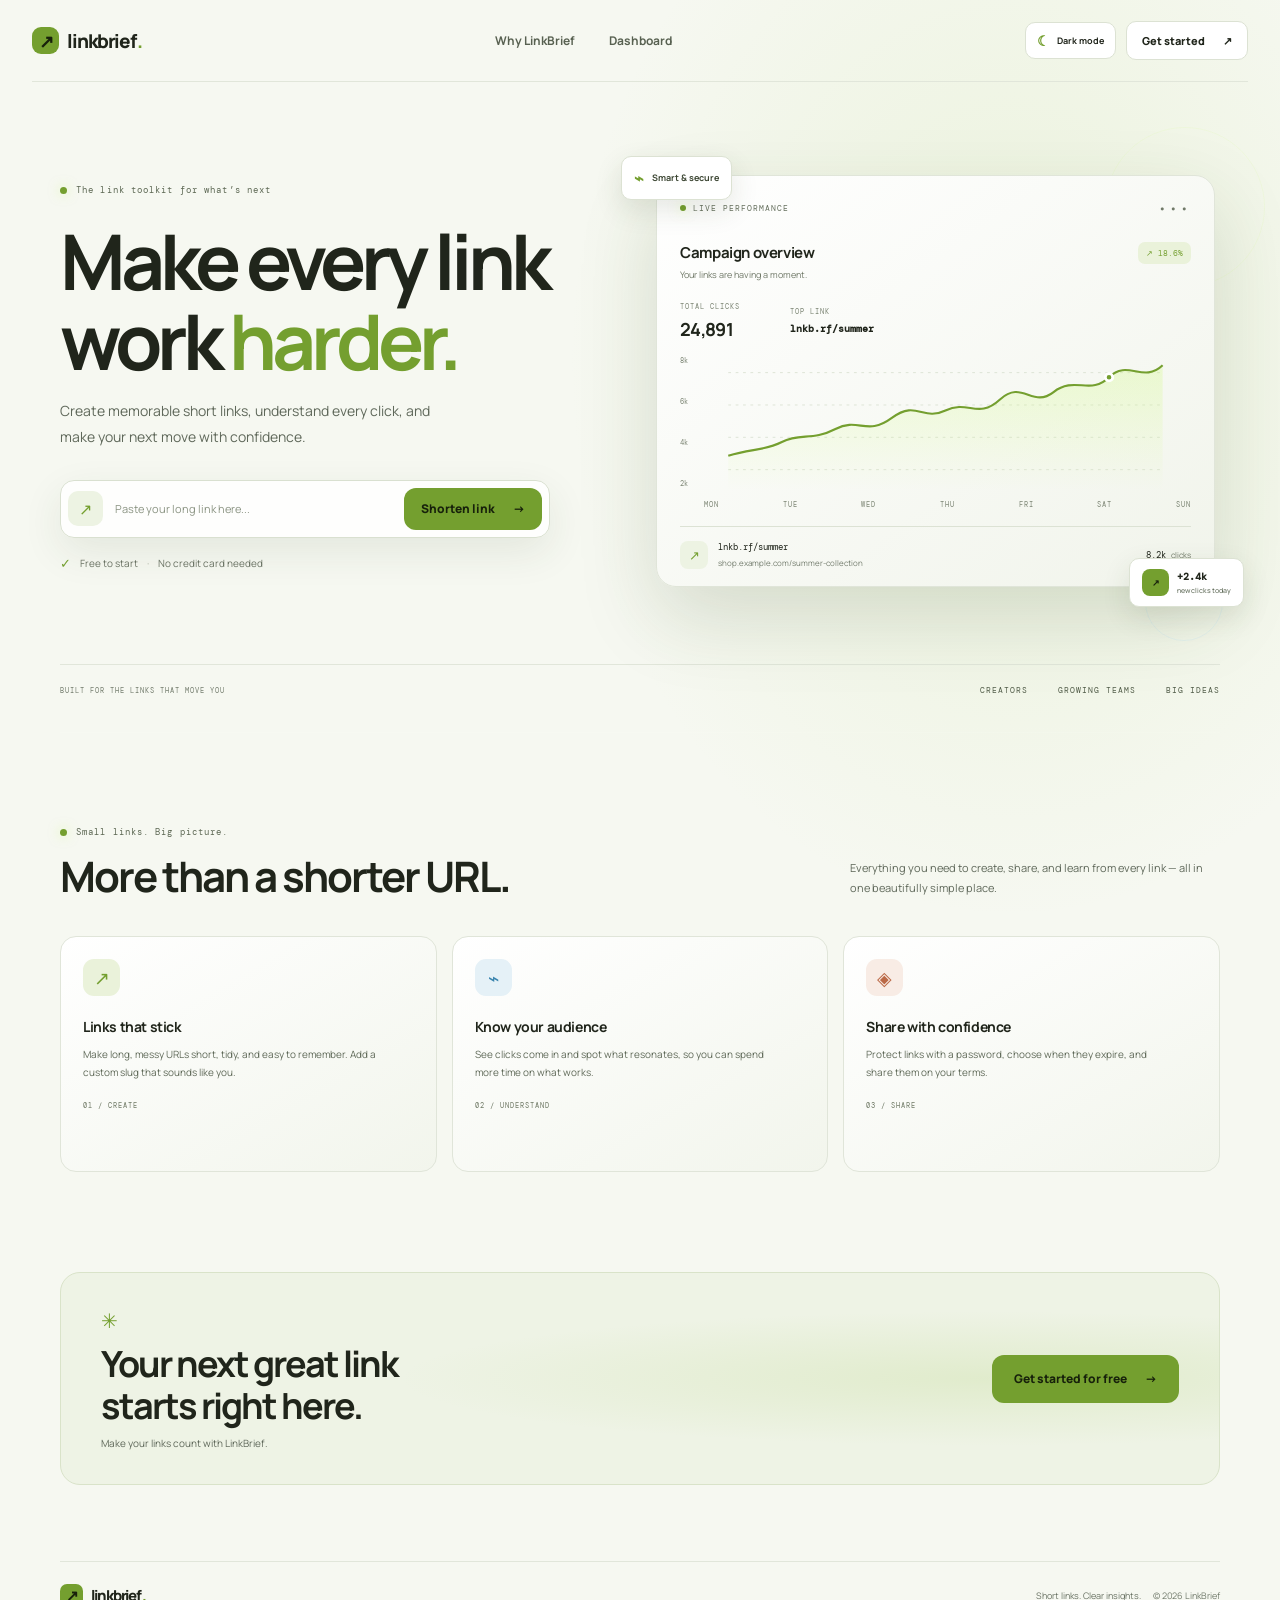
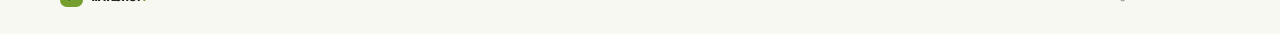
==== web/index.html @ c9bc6091 "initial" ====
<!DOCTYPE html>
<html lang="en">
<head>
  <meta charset="UTF-8">
  <meta name="viewport" content="width=device-width, initial-scale=1.0">
  <meta name="theme-color" content="#10120f">
  <meta name="description" content="Create shorter links, track every click, and turn your audience into actionable insights with LinkBrief.">
  <title>LinkBrief — Short links. Clear insights.</title>
  <script>
    try {
      const savedTheme = localStorage.getItem('lb_theme');
      const prefersLight = window.matchMedia('(prefers-color-scheme: light)').matches;
      document.documentElement.dataset.theme = savedTheme || (prefersLight ? 'light' : 'dark');
    } catch (error) {
      document.documentElement.dataset.theme = 'dark';
    }
  </script>
  <link rel="preconnect" href="https://fonts.googleapis.com">
  <link rel="preconnect" href="https://fonts.gstatic.com" crossorigin>
  <link href="https://fonts.googleapis.com/css2?family=DM+Mono:wght@400;500&family=Manrope:wght@400;500;600;700;800&display=swap" rel="stylesheet">
  <link rel="stylesheet" href="style.css">
</head>
<body class="site-body">
  <header class="site-header">
    <a class="brand" href="index.html" aria-label="LinkBrief home"><span class="brand-mark">↗</span>linkbrief<span class="brand-period">.</span></a>
    <nav class="site-nav" aria-label="Main navigation">
      <a href="#features">Why LinkBrief</a>
      <a href="login.html">Dashboard</a>
    </nav>
    <div class="header-actions">
      <button id="themeToggle" class="theme-toggle" type="button" aria-pressed="false"><span id="themeIcon" aria-hidden="true">☼</span><span id="themeLabel">Light mode</span></button>
      <a class="button button-small button-dark header-cta" href="login.html">Get started <span aria-hidden="true">↗</span></a>
    </div>
  </header>

  <main>
    <section class="hero section-shell">
      <div class="hero-copy">
        <div class="eyebrow"><span class="eyebrow-dot"></span> The link toolkit for what’s next</div>
        <h1>Make every link<br>work <span class="headline-highlight">harder.</span></h1>
        <p class="hero-description">Create memorable short links, understand every click, and make your next move with confidence.</p>
        <form class="hero-form" id="heroForm">
          <span class="url-icon" aria-hidden="true">↗</span>
          <label class="visually-hidden" for="heroUrl">Paste a long URL</label>
          <input id="heroUrl" type="url" placeholder="Paste your long link here..." autocomplete="url">
          <button class="button button-primary" id="heroBtn" type="submit">Shorten link <span aria-hidden="true">→</span></button>
        </form>
        <div id="heroResult" class="hero-result" hidden aria-live="polite"></div>
        <div class="hero-footnote"><span class="check-icon">✓</span> Free to start <span class="footnote-divider">·</span> No credit card needed</div>
      </div>

      <div class="hero-visual" aria-label="Link analytics preview">
        <div class="visual-orbit orbit-one"></div>
        <div class="visual-orbit orbit-two"></div>
        <div class="preview-card">
          <div class="preview-topline"><span class="preview-label"><span class="live-dot"></span> LIVE PERFORMANCE</span><span class="preview-menu">•••</span></div>
          <div class="preview-title-row"><div><div class="preview-title">Campaign overview</div><div class="preview-subtitle">Your links are having a moment.</div></div><span class="trend-pill">↗ 18.6%</span></div>
          <div class="preview-metrics"><div><span class="metric-label">TOTAL CLICKS</span><strong>24,891</strong></div><div><span class="metric-label">TOP LINK</span><strong class="metric-link">lnkb.rf/summer</strong></div></div>
          <div class="chart-wrap">
            <div class="chart-y-labels"><span>8k</span><span>6k</span><span>4k</span><span>2k</span></div>
            <svg class="chart-svg" viewBox="0 0 470 145" role="img" aria-label="Clicks trending upwards over the last seven days">
              <defs><linearGradient id="chartFill" x1="0" x2="0" y1="0" y2="1"><stop offset="0%" stop-color="#c8fa67" stop-opacity=".25"/><stop offset="100%" stop-color="#c8fa67" stop-opacity="0"/></linearGradient></defs>
              <path class="chart-grid" d="M0 18H470M0 53H470M0 88H470M0 123H470"/>
              <path class="chart-area" d="M0 108 C25 100 38 103 58 93 S91 92 116 79 S150 87 177 67 S210 71 235 59 S270 69 294 47 S329 57 352 39 S392 43 412 23 S449 30 470 10 V145H0Z"/>
              <path class="chart-line" d="M0 108 C25 100 38 103 58 93 S91 92 116 79 S150 87 177 67 S210 71 235 59 S270 69 294 47 S329 57 352 39 S392 43 412 23 S449 30 470 10"/>
              <circle class="chart-point" cx="412" cy="23" r="4"/>
            </svg>
          </div>
          <div class="chart-x-labels"><span>MON</span><span>TUE</span><span>WED</span><span>THU</span><span>FRI</span><span>SAT</span><span>SUN</span></div>
          <div class="preview-link"><span class="link-mini-icon">↗</span><div><strong>lnkb.rf/summer</strong><span>shop.example.com/summer-collection</span></div><span class="preview-clicks">8.2k <small>clicks</small></span></div>
        </div>
        <div class="floating-tag tag-secure"><span>⌁</span> Smart &amp; secure</div>
        <div class="floating-tag tag-clicks"><span class="tag-icon">↗</span><div><strong>+2.4k</strong><small>new clicks today</small></div></div>
      </div>
      <div class="hero-bottom"><span>BUILT FOR THE LINKS THAT MOVE YOU</span><div><span>CREATORS</span><span>GROWING TEAMS</span><span>BIG IDEAS</span></div></div>
    </section>

    <section class="features section-shell" id="features">
      <div class="section-intro"><div><div class="eyebrow"><span class="eyebrow-dot"></span> Small links. Big picture.</div><h2>More than a shorter URL.</h2></div><p>Everything you need to create, share, and learn from every link — all in one beautifully simple place.</p></div>
      <div class="feature-grid">
        <article class="feature-card"><span class="feature-icon icon-lime">↗</span><h3>Links that stick</h3><p>Make long, messy URLs short, tidy, and easy to remember. Add a custom slug that sounds like you.</p><span class="feature-number">01 / CREATE</span></article>
        <article class="feature-card"><span class="feature-icon icon-blue">⌁</span><h3>Know your audience</h3><p>See clicks come in and spot what resonates, so you can spend more time on what works.</p><span class="feature-number">02 / UNDERSTAND</span></article>
        <article class="feature-card"><span class="feature-icon icon-peach">◈</span><h3>Share with confidence</h3><p>Protect links with a password, choose when they expire, and share them on your terms.</p><span class="feature-number">03 / SHARE</span></article>
      </div>
    </section>

    <section class="closing section-shell"><div><span class="closing-spark">✳</span><h2>Your next great link<br>starts right here.</h2><p>Make your links count with LinkBrief.</p></div><a href="login.html" class="button button-primary">Get started for free <span aria-hidden="true">→</span></a></section>
  </main>

  <footer class="site-footer section-shell"><a class="brand" href="index.html"><span class="brand-mark">↗</span>linkbrief<span class="brand-period">.</span></a><span>Short links. Clear insights. <span class="footer-copyright">© 2026 LinkBrief</span></span></footer>
  <div id="toasts" class="toast-stack" aria-live="polite"></div>
  <script src="app.js"></script>
  <script>
    const themeToggle = document.getElementById('themeToggle');
    const themeLabel = document.getElementById('themeLabel');
    const themeIcon = document.getElementById('themeIcon');
    function setTheme(theme) {
      document.documentElement.dataset.theme = theme;
      const isLight = theme === 'light';
      themeToggle.setAttribute('aria-pressed', String(isLight));
      themeToggle.setAttribute('aria-label', `Switch to ${isLight ? 'dark' : 'light'} mode`);
      themeLabel.textContent = `${isLight ? 'Dark' : 'Light'} mode`;
      themeIcon.textContent = isLight ? '☾' : '☼';
      document.querySelector('meta[name="theme-color"]').content = isLight ? '#f6f8f1' : '#10120f';
      try {
        localStorage.setItem('lb_theme', theme);
      } catch (error) {
        toast('Theme preference could not be saved', 'error');
      }
    }
    setTheme(document.documentElement.dataset.theme || 'dark');
    themeToggle.addEventListener('click', () => {
      setTheme(document.documentElement.dataset.theme === 'light' ? 'dark' : 'light');
    });

    const heroForm = document.getElementById('heroForm');
    const heroInput = document.getElementById('heroUrl');
    const heroButton = document.getElementById('heroBtn');
    const heroResult = document.getElementById('heroResult');

    heroForm.addEventListener('submit', async event => {
      event.preventDefault();
      const value = heroInput.value.trim();
      if (!value) return toast('Paste a link to get started', 'error');
      if (!/^https?:\/\//i.test(value)) return toast('Use a link that starts with http:// or https://', 'error');

      heroButton.disabled = true;
      heroButton.textContent = 'Shortening…';
      heroResult.hidden = true;
      try {
        const response = await api('create', { longUrl: value });
        if (!response.success || !response.slug) {
          toast(response.error || 'Could not shorten this link', 'error');
          return;
        }

        const shortUrl = `${API}/?s=${encodeURIComponent(response.slug)}`;
        const link = document.createElement('a');
        link.className = 'hero-result-link';
        link.href = shortUrl;
        link.target = '_blank';
        link.rel = 'noopener noreferrer';
        link.textContent = shortUrl;

        const copyButton = document.createElement('button');
        copyButton.className = 'hero-result-copy';
        copyButton.type = 'button';
        copyButton.textContent = 'Copy link';
        copyButton.addEventListener('click', async () => {
          try {
            await navigator.clipboard.writeText(shortUrl);
            toast('Short link copied');
          } catch (error) {
            toast('Could not copy the link', 'error');
          }
        });

        const resultIcon = document.createElement('span');
        resultIcon.className = 'hero-result-icon';
        resultIcon.textContent = '✓';
        resultIcon.setAttribute('aria-hidden', 'true');
        const resultCopy = document.createElement('div');
        resultCopy.className = 'hero-result-copy-block';
        const resultTitle = document.createElement('strong');
        resultTitle.textContent = 'Your short link is ready';
        resultCopy.append(resultTitle, link);
        heroResult.replaceChildren(resultIcon, resultCopy, copyButton);
        heroResult.hidden = false;
        toast('Your link is ready to share');
      } catch (error) {
        toast(error.message || 'Could not shorten this link', 'error');
      } finally {
        heroButton.disabled = false;
        heroButton.innerHTML = 'Shorten link <span aria-hidden="true">→</span>';
      }
    });
  </script>
</body>
</html>
---- web/style.css ----
:root {
  color-scheme: dark;
  --page: #10120f;
  --surface: #181b16;
  --surface-raised: #1d211a;
  --border: #2d322a;
  --text: #f1f2e9;
  --muted: #92978c;
  --lime: #c8fa67;
  --lime-ink: #19220b;
  --blue: #9bd8ff;
  --peach: #ffc6a7;
  --font: "Manrope", "Segoe UI", sans-serif;
  --mono: "DM Mono", Consolas, monospace;
}

* { box-sizing: border-box; }
html { scroll-behavior: smooth; }
body { margin: 0; background: var(--page); color: var(--text); font-family: var(--font); -webkit-font-smoothing: antialiased; }
button, input { font: inherit; }
button, a, input { -webkit-tap-highlight-color: transparent; }
a { color: inherit; text-decoration: none; }
button { color: inherit; }
button:focus-visible, a:focus-visible, input:focus-visible { outline: 2px solid var(--lime); outline-offset: 3px; }
input::placeholder { color: #6e7569; opacity: 1; }
.site-body, .auth-body, .dashboard-body { min-height: 100vh; }
.section-shell { width: min(1160px, calc(100% - 64px)); margin-inline: auto; }
.visually-hidden { position: absolute; width: 1px; height: 1px; padding: 0; margin: -1px; overflow: hidden; clip: rect(0, 0, 0, 0); white-space: nowrap; border: 0; }
.brand { display: inline-flex; align-items: center; gap: 8px; font-size: 19px; font-weight: 800; letter-spacing: -1.1px; white-space: nowrap; }
.brand-mark { display: grid; width: 27px; height: 27px; place-items: center; border-radius: 9px; background: var(--lime); color: var(--lime-ink); font-size: 18px; font-weight: 800; }
.brand-period { margin-left: -7px; color: var(--lime); }
.site-header { width: min(1320px, calc(100% - 64px)); height: 82px; margin: auto; display: flex; align-items: center; justify-content: space-between; border-bottom: 1px solid rgba(255,255,255,.07); }
.site-nav { display: flex; align-items: center; gap: 34px; color: #b4b9af; font-size: 12px; font-weight: 700; }
.site-nav a:hover, .auth-back a:hover { color: var(--lime); }
.header-actions { display: flex; align-items: center; gap: 10px; }
.theme-toggle { display: inline-flex; min-height: 37px; align-items: center; gap: 7px; padding: 0 11px; border: 1px solid var(--border); border-radius: 10px; background: transparent; color: var(--text); cursor: pointer; font-size: 9px; font-weight: 700; transition: background .2s, border-color .2s; }
.theme-toggle:hover { border-color: #667451; background: rgba(128,155,90,.1); }
.theme-toggle > span:first-child { color: var(--lime); font-size: 14px; }
.button { display: inline-flex; min-height: 48px; align-items: center; justify-content: center; gap: 18px; padding: 0 21px; border: 1px solid transparent; border-radius: 12px; cursor: pointer; font-size: 12px; font-weight: 800; transition: transform .2s, background .2s, border-color .2s; }
.button:hover { transform: translateY(-2px); }
.button-primary { background: var(--lime); color: var(--lime-ink); }
.button-primary:hover { background: #d8ff91; }
.button-dark { background: #20241e; border-color: #353a31; color: var(--text); }
.button-dark:hover, .button-outline:hover { border-color: #59624e; background: #252a21; }
.button-outline { background: transparent; border-color: var(--border); color: var(--text); }
.button-small { min-height: 39px; padding-inline: 15px; border-radius: 10px; font-size: 11px; }
.eyebrow { display: flex; align-items: center; gap: 9px; color: #b6bcad; font-family: var(--mono); font-size: 9px; letter-spacing: 1.1px; }
.eyebrow-dot, .live-dot { width: 7px; height: 7px; border-radius: 50%; background: var(--lime); box-shadow: 0 0 12px rgba(200,250,103,.5); }
.hero { position: relative; display: grid; grid-template-columns: 1fr 1.04fr; align-items: center; gap: 50px; min-height: 650px; padding-top: 54px; padding-bottom: 107px; }
.hero-copy { position: relative; z-index: 1; padding-bottom: 5px; }
.hero h1, .auth-story h1 { margin: 25px 0 17px; font-size: clamp(52px, 6vw, 78px); line-height: 1.04; letter-spacing: -5px; font-weight: 700; }
.headline-highlight { color: var(--lime); }
.hero-description { max-width: 390px; margin: 0; color: #a2a79c; font-size: 14px; line-height: 1.85; }
.hero-form { display: flex; align-items: center; gap: 10px; max-width: 490px; margin-top: 30px; padding: 7px; border: 1px solid #353a31; border-radius: 14px; background: #191c17; box-shadow: 0 12px 45px rgba(0,0,0,.16); }
.hero-form:focus-within { border-color: #748c50; }
.url-icon { display: grid; width: 35px; height: 35px; flex: 0 0 auto; place-items: center; border-radius: 10px; background: #282d24; color: var(--lime); }
.hero-form input { width: 100%; min-width: 0; border: 0; outline: 0; background: transparent; color: var(--text); font-size: 11px; }
.hero-form input:focus-visible { outline: 0; }
.hero-form .button { flex: 0 0 auto; min-height: 42px; padding-inline: 16px; }
.hero-form .button:disabled { opacity: .7; cursor: wait; transform: none; }
.hero-result { display: flex; max-width: 490px; align-items: center; gap: 11px; margin-top: 12px; padding: 12px; border: 1px solid #3a4930; border-radius: 12px; background: rgba(200,250,103,.07); }
.hero-result[hidden] { display: none; }
.hero-result-icon { display: grid; width: 29px; height: 29px; flex: 0 0 auto; place-items: center; border-radius: 9px; background: rgba(200,250,103,.16); color: var(--lime); font-size: 13px; }
.hero-result-copy-block { display: grid; min-width: 0; gap: 4px; }
.hero-result-copy-block strong { font-size: 9px; }
.hero-result-link { overflow: hidden; color: var(--lime); font-family: var(--mono); font-size: 9px; text-overflow: ellipsis; white-space: nowrap; }
.hero-result-link:hover { text-decoration: underline; }
.hero-result-copy { min-height: 32px; flex: 0 0 auto; margin-left: auto; padding: 0 10px; border: 1px solid #424b38; border-radius: 8px; background: #252b20; color: var(--text); cursor: pointer; font-size: 8px; font-weight: 700; }
.hero-result-copy:hover { border-color: var(--lime); }
.hero-footnote { display: flex; align-items: center; gap: 9px; margin-top: 16px; color: #858b80; font-size: 10px; }
.check-icon { color: var(--lime); font-size: 13px; }
.footnote-divider { color: #52584e; }
.hero-visual { position: relative; min-width: 0; padding: 20px 5px 20px 2px; }
.preview-card { position: relative; z-index: 1; padding: 23px 23px 17px; border: 1px solid #34392f; border-radius: 20px; background: linear-gradient(145deg, #20241d 0%, #181b16 75%); box-shadow: 0 30px 80px rgba(0,0,0,.4); }
.preview-topline, .preview-title-row, .preview-metrics, .preview-link { display: flex; align-items: center; justify-content: space-between; }
.preview-label, .metric-label, .chart-x-labels, .hero-bottom, .feature-number, .panel-kicker, .sidebar-section-label, .auth-kicker { font-family: var(--mono); font-size: 8px; letter-spacing: 1px; }
.preview-label { display: inline-flex; align-items: center; gap: 7px; color: #a4ab9b; }
.live-dot { width: 6px; height: 6px; }
.preview-menu { color: #777e71; font-size: 13px; letter-spacing: 2px; }
.preview-title-row { align-items: flex-start; margin-top: 25px; }
.preview-title { font-size: 15px; font-weight: 700; letter-spacing: -.4px; }
.preview-subtitle { margin-top: 5px; color: #8d9488; font-size: 9px; }
.trend-pill { padding: 6px 8px; border-radius: 7px; background: rgba(200,250,103,.12); color: var(--lime); font-family: var(--mono); font-size: 8px; }
.preview-metrics { justify-content: flex-start; gap: 50px; margin-top: 21px; }
.preview-metrics > div { display: grid; gap: 6px; }
.metric-label { color: #788073; font-size: 7px; }
.preview-metrics strong { font-size: 18px; letter-spacing: -.7px; }
.preview-metrics .metric-link { font-family: var(--mono); font-size: 10px; letter-spacing: 0; }
.chart-wrap { display: flex; height: 134px; gap: 12px; margin-top: 15px; }
.chart-y-labels { display: flex; flex-direction: column; justify-content: space-between; padding-bottom: 2px; color: #687064; font-family: var(--mono); font-size: 7px; }
.chart-svg { width: 100%; height: 100%; overflow: visible; }
.chart-grid { fill: none; stroke: #30362c; stroke-dasharray: 3 5; stroke-width: 1; }
.chart-area { fill: url(#chartFill); }
.chart-line { fill: none; stroke: var(--lime); stroke-width: 2.3; }
.chart-point { fill: var(--lime); stroke: #20241d; stroke-width: 3; }
.chart-x-labels { display: flex; justify-content: space-between; margin: 10px 0 17px 24px; color: #788073; font-size: 7px; }
.preview-link { justify-content: flex-start; gap: 10px; padding-top: 14px; border-top: 1px solid #30352c; }
.link-mini-icon { display: grid; width: 28px; height: 28px; flex: 0 0 auto; place-items: center; border-radius: 8px; background: rgba(200,250,103,.1); color: var(--lime); font-size: 13px; }
.preview-link > div { display: grid; gap: 4px; min-width: 0; }
.preview-link strong { font-family: var(--mono); font-size: 9px; font-weight: 400; }
.preview-link > div > span { max-width: 220px; overflow: hidden; color: #858b80; font-size: 8px; text-overflow: ellipsis; white-space: nowrap; }
.preview-clicks { margin-left: auto; font-family: var(--mono); font-size: 9px; white-space: nowrap; }
.preview-clicks small { color: #858b80; font-family: var(--font); font-size: 8px; }
.visual-orbit { position: absolute; border: 1px solid rgba(200,250,103,.09); border-radius: 50%; pointer-events: none; }
.orbit-one { top: -28px; right: -45px; width: 160px; height: 160px; }
.orbit-two { right: -3px; bottom: -34px; width: 78px; height: 78px; border-color: rgba(155,216,255,.15); }
.floating-tag { position: absolute; z-index: 2; display: flex; align-items: center; gap: 8px; padding: 10px 12px; border: 1px solid #3a4034; border-radius: 10px; background: #23271f; box-shadow: 0 10px 28px rgba(0,0,0,.3); font-size: 9px; font-weight: 700; }
.tag-secure { top: 1px; left: -33px; color: #d1d6ca; }
.tag-secure > span { color: var(--lime); font-size: 16px; }
.tag-clicks { right: -24px; bottom: 0; }
.tag-icon { display: grid; width: 27px; height: 27px; place-items: center; border-radius: 8px; background: var(--lime); color: var(--lime-ink); }
.tag-clicks > div { display: grid; gap: 3px; }
.tag-clicks strong { font-family: var(--mono); font-size: 10px; }
.tag-clicks small { color: #9da397; font-size: 7px; font-weight: 500; }
.hero-bottom { position: absolute; right: 0; bottom: 37px; left: 0; display: flex; justify-content: space-between; align-items: center; padding-top: 20px; border-top: 1px solid rgba(255,255,255,.07); color: #777e71; font-size: 7px; }
.hero-bottom > div { display: flex; gap: 30px; color: #a3a99e; font-size: 8px; }
.features { padding-top: 93px; padding-bottom: 100px; border-top: 1px solid rgba(255,255,255,.07); }
.section-intro { display: flex; align-items: flex-end; justify-content: space-between; gap: 35px; margin-bottom: 36px; }
.section-intro h2, .closing h2 { margin: 14px 0 0; font-size: clamp(30px, 4vw, 42px); line-height: 1.15; letter-spacing: -2px; }
.section-intro > p { max-width: 370px; margin: 0 0 3px; color: #9ba196; font-size: 11px; line-height: 1.8; }
.feature-grid { display: grid; grid-template-columns: repeat(3, 1fr); gap: 15px; }
.feature-card { min-height: 236px; padding: 22px; border: 1px solid #2c3129; border-radius: 16px; background: linear-gradient(150deg, #1b1f19, #171a15); }
.feature-icon { display: grid; width: 37px; height: 37px; place-items: center; border-radius: 11px; font-size: 19px; }
.icon-lime { background: rgba(200,250,103,.12); color: var(--lime); }
.icon-blue { background: rgba(155,216,255,.12); color: var(--blue); }
.icon-peach { background: rgba(255,198,167,.12); color: var(--peach); }
.feature-card h3 { margin: 21px 0 9px; font-size: 14px; letter-spacing: -.4px; }
.feature-card p { max-width: 300px; margin: 0; color: #959b90; font-size: 10px; line-height: 1.8; }
.feature-number { display: block; margin-top: 20px; color: #777e71; font-size: 7px; }
.closing { display: flex; align-items: center; justify-content: space-between; gap: 20px; margin-bottom: 76px; padding: 34px 40px; border: 1px solid #353c2b; border-radius: 20px; background: radial-gradient(ellipse at 80% 50%, rgba(200,250,103,.12), transparent 45%), #1a1e16; }
.closing-spark { color: var(--lime); font-size: 20px; }
.closing h2 { margin-top: 9px; font-size: clamp(26px, 3.5vw, 36px); }
.closing p { margin: 10px 0 0; color: #9ba196; font-size: 10px; }
.closing .button { flex: 0 0 auto; }
.site-footer { display: flex; align-items: center; justify-content: space-between; padding: 22px 0 27px; border-top: 1px solid rgba(255,255,255,.07); color: #81877b; font-size: 9px; }
.site-footer .brand { color: var(--text); font-size: 15px; }
.site-footer .brand-mark { width: 23px; height: 23px; border-radius: 7px; font-size: 15px; }
.footer-copyright { margin-left: 10px; color: #646b60; }

/* Authentication */
.auth-body { display: grid; min-height: 100vh; grid-template-rows: auto 1fr; padding: 25px max(32px, calc((100vw - 1160px)/2)); background: radial-gradient(ellipse at 13% 83%, rgba(200,250,103,.08), transparent 32%), var(--page); }
.auth-brand { align-self: start; }
.auth-layout { display: grid; width: min(950px, 100%); grid-template-columns: 1fr .78fr; align-items: center; gap: clamp(45px, 9vw, 120px); margin: auto; padding: 34px 0 70px; }
.auth-story { position: relative; overflow: hidden; min-height: 395px; padding: 28px 0; }
.auth-story h1 { margin-top: 26px; font-size: clamp(54px, 6vw, 74px); }
.auth-story > p { max-width: 330px; color: #9ba196; font-size: 13px; line-height: 1.8; }
.auth-story-stat { display: flex; align-items: center; gap: 12px; margin-top: 40px; }
.auth-stat-mark { display: grid; width: 39px; height: 39px; place-items: center; border: 1px solid #414a35; border-radius: 12px; color: var(--lime); font-size: 18px; }
.auth-story-stat > div { display: grid; gap: 5px; }
.auth-story-stat strong { font-size: 10px; }
.auth-story-stat span:last-child { color: #8e9588; font-size: 9px; }
.auth-decoration { position: absolute; right: 13px; bottom: -62px; display: grid; width: 180px; height: 180px; grid-template-columns: repeat(3, 1fr); gap: 8px; transform: rotate(-18deg); opacity: .45; }
.auth-decoration span { border: 1px solid #38402e; border-radius: 10px; }
.auth-decoration span:nth-child(2), .auth-decoration span:nth-child(4) { background: rgba(200,250,103,.05); }
.auth-decoration span:nth-child(5) { background: rgba(200,250,103,.2); }
.auth-card { padding: 30px; border: 1px solid #32372e; border-radius: 18px; background: linear-gradient(145deg, #1d211a, #181b16); box-shadow: 0 30px 80px rgba(0,0,0,.23); }
.auth-kicker, .panel-kicker { color: #9ba78a; font-size: 8px; letter-spacing: 1.2px; }
.auth-card-heading h2 { margin: 11px 0 8px; font-size: 24px; line-height: 1.25; letter-spacing: -1px; }
.auth-card-heading p { margin: 0 0 25px; color: #92988d; font-size: 10px; }
.field-label { display: block; margin: 14px 0 7px; color: #c2c7bc; font-size: 9px; font-weight: 700; }
.password-label { margin-top: 16px; }
.form-input { width: 100%; min-width: 0; height: 43px; padding: 0 12px; border: 1px solid #363c32; border-radius: 9px; outline: none; background: #12140f; color: var(--text); font-size: 10px; transition: border-color .2s, box-shadow .2s; }
.form-input:focus { border-color: #849c5c; box-shadow: 0 0 0 3px rgba(200,250,103,.08); }
.auth-submit { width: 100%; min-height: 44px; margin-top: 18px; }
.auth-separator { display: flex; align-items: center; gap: 12px; margin: 19px 0 0; color: #777e71; font-family: var(--mono); font-size: 7px; letter-spacing: 1px; }
.auth-separator::before, .auth-separator::after { height: 1px; flex: 1; background: #343a30; content: ""; }
.auth-separator + .auth-submit { margin-top: 13px; }
.auth-back { margin: 21px 0 0; text-align: center; color: #8e9588; font-size: 9px; }

/* Dashboard */
.dashboard-body { --sidebar-width: 230px; }
.dashboard-sidebar { position: fixed; inset: 0 auto 0 0; z-index: 3; display: flex; width: var(--sidebar-width); flex-direction: column; padding: 26px 18px 18px; border-right: 1px solid #2b3028; background: #141711; }
.dashboard-sidebar .brand { padding-left: 4px; }
.sidebar-section-label { margin: 46px 0 12px 8px; color: #777e71; font-size: 7px; }
.sidebar-link { display: flex; align-items: center; gap: 12px; min-height: 39px; margin: 2px 0; padding: 0 10px; border-radius: 9px; color: #9ba196; font-size: 10px; font-weight: 700; }
.sidebar-link > span { width: 15px; color: #9ba196; font-size: 14px; text-align: center; }
.sidebar-link:hover, .sidebar-link.active { background: #252a20; color: var(--lime); }
.sidebar-link.active > span { color: var(--lime); }
.sidebar-bottom { margin-top: auto; padding-top: 15px; border-top: 1px solid #30352c; }
.sidebar-account { display: flex; align-items: center; gap: 10px; min-width: 0; padding: 0 2px 13px; }
.avatar { display: grid; width: 30px; height: 30px; flex: 0 0 auto; place-items: center; border-radius: 9px; background: #c8fa67; color: #19220b; font-size: 11px; font-weight: 800; }
.sidebar-account > div { display: grid; min-width: 0; gap: 4px; }
.sidebar-account strong { color: #899082; font-size: 8px; font-weight: 500; }
.sidebar-account span:last-child { overflow: hidden; color: #d3d7ce; font-size: 9px; text-overflow: ellipsis; white-space: nowrap; }
.logout-button { display: flex; width: 100%; justify-content: space-between; padding: 10px 3px 3px; border: 0; background: none; color: #a2a89c; cursor: pointer; font-size: 9px; }
.logout-button:hover { color: var(--lime); }
.dashboard-main { max-width: 1450px; min-height: 100vh; margin-left: var(--sidebar-width); padding: 35px clamp(24px, 4vw, 58px) 22px; }
.dashboard-header { display: flex; align-items: flex-end; justify-content: space-between; gap: 20px; margin-bottom: 25px; }
.dashboard-header .eyebrow { font-size: 8px; }
.dashboard-header h1 { margin: 12px 0 5px; font-size: clamp(24px, 3vw, 34px); letter-spacing: -1.6px; }
.dashboard-header p { margin: 0; color: #92988d; font-size: 10px; }
.dashboard-home { min-height: 37px; padding-inline: 13px; border-radius: 9px; font-size: 9px; }
.stats-grid { display: grid; grid-template-columns: 1fr 1fr 1.15fr; gap: 12px; }
.stat-card { min-height: 120px; padding: 16px; border: 1px solid #30362c; border-radius: 13px; background: #191c17; }
.stat-highlight { background: radial-gradient(ellipse at 100% 0, rgba(200,250,103,.1), transparent 45%), #191c17; }
.stat-topline { display: flex; align-items: center; justify-content: space-between; color: #92988d; font-family: var(--mono); font-size: 7px; letter-spacing: .7px; }
.stat-icon { color: var(--lime); font-size: 14px; }
.stat-card > strong { display: block; margin-top: 10px; font-size: 25px; letter-spacing: -1px; }
.stat-card > p { margin: 4px 0 0; color: #848b7e; font-size: 8px; }
.stat-note { display: flex; align-items: center; gap: 14px; background: radial-gradient(ellipse at 100% 80%, rgba(200,250,103,.09), transparent 60%), #1b2017; }
.stat-note-mark { color: var(--lime); font-size: 26px; }
.stat-note > div:last-child { display: grid; gap: 6px; }
.stat-note strong { font-size: 11px; line-height: 1.45; }
.stat-note span { color: #92988d; font-size: 8px; }
.dashboard-grid { display: grid; grid-template-columns: minmax(0, 1.65fr) minmax(245px, .9fr); align-items: start; gap: 14px; margin-top: 14px; }
.dashboard-column { display: grid; min-width: 0; gap: 14px; }
.panel { min-width: 0; padding: 20px; border: 1px solid #30362c; border-radius: 14px; background: #191c17; }
.panel-heading { display: flex; align-items: flex-start; justify-content: space-between; gap: 10px; margin-bottom: 19px; }
.panel-heading h2 { margin: 7px 0 0; font-size: 15px; letter-spacing: -.5px; }
.panel-step { display: grid; width: 26px; height: 26px; place-items: center; border: 1px solid #394031; border-radius: 8px; color: var(--lime); font-family: var(--mono); font-size: 9px; }
.create-panel > .field-label { margin-top: 0; }
.form-row { display: grid; grid-template-columns: 1.3fr 1fr; gap: 12px; margin-top: 5px; }
.optional-label { margin-left: 4px; color: #727a6d; font-family: var(--mono); font-size: 6px; letter-spacing: .5px; }
.slug-input-wrap { display: flex; align-items: center; height: 43px; padding-left: 11px; border: 1px solid #363c32; border-radius: 9px; background: #12140f; }
.slug-input-wrap:focus-within { border-color: #849c5c; }
.slug-prefix { flex: 0 0 auto; color: #82897c; font-family: var(--mono); font-size: 8px; }
.slug-input-wrap .form-input { height: 39px; padding-left: 5px; border: 0; background: transparent; box-shadow: none; }
.slug-status { display: block; min-height: 12px; margin-top: 4px; color: #9ba196; font-size: 8px; }
.create-controls { display: flex; align-items: center; gap: 10px; margin-top: 10px; }
.password-option { display: flex; flex: 0 0 auto; align-items: center; gap: 8px; color: #c2c7bc; cursor: pointer; font-size: 9px; }
.password-option input { position: absolute; width: 1px; height: 1px; opacity: 0; }
.custom-checkbox { display: grid; width: 15px; height: 15px; place-items: center; border: 1px solid #555d4d; border-radius: 4px; }
.password-option input:checked + .custom-checkbox { border-color: var(--lime); background: var(--lime); }
.password-option input:checked + .custom-checkbox::after { color: var(--lime-ink); content: "✓"; font-size: 10px; font-weight: 800; }
.password-option input:focus-visible + .custom-checkbox { outline: 2px solid var(--lime); outline-offset: 3px; }
.password-input { width: 140px; height: 38px; }
.create-button { min-height: 39px; margin-left: auto; padding-inline: 13px; border-radius: 9px; font-size: 9px; }
.create-button:disabled { opacity: .7; cursor: wait; transform: none; }
.result-card { display: flex; align-items: center; justify-content: space-between; gap: 10px; margin-top: 13px; padding: 11px; border: 1px solid #3a4930; border-radius: 10px; background: rgba(200,250,103,.07); }
.result-card[hidden], .qr-result[hidden], .password-input[hidden] { display: none; }
.result-link { display: grid; min-width: 0; gap: 4px; }
.result-link strong { color: var(--lime); font-family: var(--mono); font-size: 10px; }
.result-link span { overflow: hidden; color: #9ba196; font-size: 8px; text-overflow: ellipsis; white-space: nowrap; }
.result-actions { display: flex; flex: 0 0 auto; gap: 6px; }
.result-actions button, .result-actions a { display: inline-flex; align-items: center; justify-content: center; min-height: 30px; padding: 0 9px; border: 1px solid #454d3e; border-radius: 7px; background: #252b20; color: var(--text); cursor: pointer; font-size: 8px; }
.result-actions button:hover, .result-actions a:hover { border-color: var(--lime); }
.qr-result { display: flex; width: fit-content; margin-top: 12px; padding: 9px; border-radius: 9px; background: white; }
.qr-result img, .qr-result canvas { display: block; max-width: 130px; height: auto; }
.links-panel { padding-bottom: 10px; }
.links-heading { align-items: center; margin-bottom: 14px; }
.search-wrap { display: flex; width: 145px; height: 33px; align-items: center; gap: 6px; padding: 0 9px; border: 1px solid #343a30; border-radius: 8px; background: #12140f; color: #959c8d; }
.search-wrap > span { font-size: 17px; }
.search-wrap input { width: 100%; min-width: 0; border: 0; outline: 0; background: transparent; color: var(--text); font-size: 8px; }
.search-wrap input:focus-visible { outline: 0; }
.links-list { display: grid; }
.link-row { display: flex; align-items: center; justify-content: space-between; gap: 12px; min-width: 0; padding: 12px 0; border-top: 1px solid #2c3129; }
.link-row-main { display: grid; min-width: 0; gap: 6px; }
.link-row-meta { display: flex; align-items: center; flex-wrap: wrap; gap: 7px; }
.link-row-meta strong { color: var(--lime); font-family: var(--mono); font-size: 9px; font-weight: 400; }
.link-status { padding: 3px 6px; border-radius: 5px; background: #292e25; color: #bbc4af; font-size: 7px; }
.link-clicks { color: #92988d; font-size: 7px; }
.link-destination { overflow: hidden; color: #858b80; font-size: 8px; text-overflow: ellipsis; white-space: nowrap; }
.link-row-actions { display: flex; flex: 0 0 auto; gap: 5px; }
.link-row-actions button, .link-row-actions a { display: grid; width: 29px; height: 29px; place-items: center; border: 1px solid #353b31; border-radius: 8px; background: #22261f; color: #bdc4b7; cursor: pointer; font-size: 10px; }
.link-row-actions button:hover, .link-row-actions a:hover { border-color: #64784a; color: var(--lime); }
.link-row-actions .delete-link:hover { border-color: #8c4842; color: #ff9a8f; }
.empty-state { padding: 30px 10px; color: #848b7e; font-size: 9px; text-align: center; }
.chart-panel { padding-bottom: 15px; }
.chart-period { padding: 6px 7px; border: 1px solid #383f33; border-radius: 6px; color: #a8b29c; font-family: var(--mono); font-size: 7px; }
.chart-container { position: relative; width: 100%; height: 180px; }
.chart-caption { display: flex; align-items: center; gap: 6px; margin-top: 9px; color: #bcc3b5; font-size: 8px; }
.chart-legend-dot { width: 7px; height: 7px; border-radius: 50%; background: var(--lime); }
.chart-caption-muted { color: #838a7d; }
.insight-card { position: relative; overflow: hidden; min-height: 190px; padding: 19px; border: 1px solid #394132; border-radius: 14px; background: radial-gradient(ellipse at 100% 0, rgba(200,250,103,.13), transparent 56%), #1b2017; }
.insight-icon { color: var(--lime); font-size: 17px; }
.insight-kicker { margin-top: 12px; color: #a6b197; font-family: var(--mono); font-size: 7px; letter-spacing: 1px; }
.insight-card p { max-width: 220px; margin: 10px 0 14px; font-size: 14px; font-weight: 700; line-height: 1.55; letter-spacing: -.4px; }
.insight-signoff { color: #92998b; font-size: 8px; }
.dashboard-footer { padding-top: 20px; color: #737a6f; font-size: 8px; }
.dashboard-footer span { margin-inline: 4px; color: var(--lime); }
.toast-stack { position: fixed; right: 20px; bottom: 20px; z-index: 10; display: grid; gap: 8px; width: min(330px, calc(100vw - 32px)); }
.toast { padding: 12px 14px; border: 1px solid #3c4435; border-radius: 10px; background: #20241d; box-shadow: 0 10px 30px rgba(0,0,0,.3); color: #ebeee4; font-size: 10px; animation: toast-in .25s ease; }
.toast.error { border-color: #713f3b; background: #2a1b19; }
@keyframes toast-in { from { transform: translateY(8px); opacity: 0; } to { transform: translateY(0); opacity: 1; } }

html[data-theme="light"] {
  color-scheme: light;
  --page: #f6f8f1;
  --surface: #ffffff;
  --surface-raised: #ffffff;
  --border: #dce2d3;
  --text: #20251b;
  --muted: #65705e;
  --lime: #749f2f;
  --lime-ink: #17210b;
  --blue: #3783ad;
  --peach: #bb6946;
}
html[data-theme="light"] .site-body { background: radial-gradient(ellipse at 79% 22%, rgba(188,219,130,.2), transparent 31%), var(--page); }
html[data-theme="light"] .site-header { border-bottom-color: #e1e6da; }
html[data-theme="light"] .site-nav { color: #586151; }
html[data-theme="light"] .theme-toggle { background: #fff; }
html[data-theme="light"] .theme-toggle:hover { background: #f0f4e8; }
html[data-theme="light"] .button-dark { background: #fff; border-color: #dce2d3; }
html[data-theme="light"] .button-dark:hover, html[data-theme="light"] .button-outline:hover { background: #eef2e8; border-color: #bdc9aa; }
html[data-theme="light"] .eyebrow { color: #5d6854; }
html[data-theme="light"] .hero-description, html[data-theme="light"] .section-intro > p { color: #5f685a; }
html[data-theme="light"] .hero-form { border-color: #d9e0d0; background: rgba(255,255,255,.88); box-shadow: 0 14px 40px rgba(49,67,31,.09); }
html[data-theme="light"] .hero-form:focus-within { border-color: #91ad62; }
html[data-theme="light"] .hero-form input { color: #20251b; }
html[data-theme="light"] .hero-form input::placeholder { color: #8b9483; }
html[data-theme="light"] .url-icon { background: #edf3e3; }
html[data-theme="light"] .hero-result { border-color: #d3dfbf; background: #f0f5e7; }
html[data-theme="light"] .hero-result-copy { border-color: #d0d9c4; background: #fff; }
html[data-theme="light"] .hero-footnote, html[data-theme="light"] .site-footer { color: #697263; }
html[data-theme="light"] .footnote-divider { color: #a2aa98; }
html[data-theme="light"] .preview-card { border-color: #e0e5d9; background: linear-gradient(145deg, #fff 0%, #f1f4eb 100%); box-shadow: 0 30px 80px rgba(49,67,31,.15); }
html[data-theme="light"] .preview-label { color: #66705e; }
html[data-theme="light"] .preview-menu, html[data-theme="light"] .preview-subtitle, html[data-theme="light"] .preview-clicks small { color: #707968; }
html[data-theme="light"] .trend-pill { background: #eaf2da; }
html[data-theme="light"] .metric-label, html[data-theme="light"] .chart-y-labels, html[data-theme="light"] .chart-x-labels { color: #7c8574; }
html[data-theme="light"] .chart-grid { stroke: #dce2d4; }
html[data-theme="light"] .chart-point { stroke: #fff; }
html[data-theme="light"] .preview-link { border-top-color: #dce2d4; }
html[data-theme="light"] .link-mini-icon { background: #edf3e3; }
html[data-theme="light"] .preview-link > div > span { color: #737c6d; }
html[data-theme="light"] .floating-tag { border-color: #dce2d3; background: #fff; box-shadow: 0 10px 28px rgba(49,67,31,.12); }
html[data-theme="light"] .tag-secure { color: #3c4633; }
html[data-theme="light"] .tag-clicks small { color: #65705e; }
html[data-theme="light"] .hero-bottom, html[data-theme="light"] .site-footer { border-color: #e1e6da; }
html[data-theme="light"] .hero-bottom { color: #737c6d; }
html[data-theme="light"] .hero-bottom > div { color: #525d49; }
html[data-theme="light"] .feature-card { border-color: #e0e5d9; background: linear-gradient(150deg, #fff, #f2f5ec); }
html[data-theme="light"] .feature-card p { color: #606a59; }
html[data-theme="light"] .feature-number { color: #6e7864; }
html[data-theme="light"] .icon-lime { background: #eaf2da; }
html[data-theme="light"] .icon-blue { background: #e5f1f7; }
html[data-theme="light"] .icon-peach { background: #f8ece5; }
html[data-theme="light"] .closing { border-color: #d9e3c9; background: radial-gradient(ellipse at 80% 50%, rgba(170,205,105,.2), transparent 45%), #eef3e5; }
html[data-theme="light"] .closing p { color: #5f685a; }
html[data-theme="light"] .site-footer .brand { color: var(--text); }
html[data-theme="light"] .footer-copyright { color: #737c6d; }

@media (min-width: 1450px) {
  .dashboard-main { margin-inline: auto; transform: translateX(calc(var(--sidebar-width) / 2)); }
}
@media (max-width: 1020px) {
  .hero { gap: 32px; }
  .hero h1 { font-size: clamp(52px, 6.3vw, 68px); letter-spacing: -4px; }
  .preview-card { padding-inline: 17px; }
  .tag-secure { left: -15px; }
  .tag-clicks { right: -12px; }
  .dashboard-grid { grid-template-columns: minmax(0, 1.4fr) minmax(215px, .9fr); }
  .dashboard-main { padding-inline: 24px; }
  .panel { padding: 16px; }
  .form-row { grid-template-columns: 1fr; gap: 3px; }
  .slug-status { min-height: 8px; }
  .stats-grid { grid-template-columns: 1fr 1fr; }
  .stat-note { grid-column: 1 / -1; min-height: 85px; }
}
@media (max-width: 760px) {
  .section-shell, .site-header { width: calc(100% - 40px); }
  .site-header { height: 70px; }
  .site-nav { gap: 18px; font-size: 10px; }
  .header-actions { gap: 7px; }
  .theme-toggle { min-height: 35px; padding-inline: 9px; }
  .header-cta { min-height: 35px; padding-inline: 11px; }
  .hero { grid-template-columns: 1fr; gap: 34px; padding-top: 64px; padding-bottom: 122px; }
  .hero-copy { max-width: 560px; }
  .hero h1 { font-size: clamp(54px, 12vw, 76px); }
  .hero-description { max-width: 460px; }
  .hero-visual { width: min(100%, 520px); margin: 0 auto; }
  .preview-card { padding-inline: 22px; }
  .tag-secure { left: -20px; }
  .tag-clicks { right: -19px; }
  .hero-bottom { bottom: 34px; }
  .features { padding-top: 70px; padding-bottom: 70px; }
  .feature-card { min-height: 220px; padding: 17px; }
  .feature-card h3 { font-size: 12px; }
  .feature-card p { font-size: 9px; }
  .closing { padding: 28px; }
  .dashboard-sidebar { position: static; width: auto; height: 62px; flex-direction: row; align-items: center; justify-content: space-between; padding: 0 20px; border-right: 0; border-bottom: 1px solid #2b3028; }
  .dashboard-sidebar .brand { padding: 0; }
  .sidebar-section-label, .sidebar-link, .sidebar-account { display: none; }
  .sidebar-bottom { margin: 0; padding: 0; border: 0; }
  .logout-button { width: auto; align-items: center; gap: 9px; padding: 9px 10px; border: 1px solid #363c32; border-radius: 8px; font-size: 9px; }
  .dashboard-main { margin-left: 0; padding: 28px 20px 20px; }
  .dashboard-grid { grid-template-columns: 1fr; }
  .dashboard-column:last-child { grid-template-columns: minmax(0, 1.3fr) minmax(180px, .9fr); align-items: stretch; }
  .chart-container { height: 170px; }
  .insight-card { min-height: auto; }
  .insight-card p { font-size: 12px; }
  .dashboard-footer { padding-bottom: 10px; }
}
@media (max-width: 540px) {
  .section-shell, .site-header { width: calc(100% - 32px); }
  .brand { font-size: 17px; }
  .site-nav { gap: 13px; font-size: 9px; }
  .site-nav a:first-child { display: none; }
  .header-actions { gap: 6px; }
  .theme-toggle { min-height: 33px; gap: 5px; padding-inline: 7px; font-size: 8px; }
  .theme-toggle > span:first-child { font-size: 12px; }
  .header-cta { font-size: 9px; }
  .hero { gap: 28px; padding-top: 54px; padding-bottom: 115px; }
  .hero h1 { margin-top: 21px; font-size: clamp(48px, 14vw, 64px); letter-spacing: -3.7px; }
  .hero-description { font-size: 12px; }
  .hero-form { gap: 7px; padding: 6px; }
  .url-icon { width: 30px; height: 30px; }
  .hero-form input { font-size: 9px; }
  .hero-form .button { min-height: 39px; gap: 7px; padding-inline: 10px; font-size: 9px; }
  .hero-result { gap: 8px; padding: 9px; }
  .hero-result-copy { padding-inline: 8px; }
  .hero-footnote { font-size: 8px; }
  .hero-visual { padding-inline: 0; }
  .preview-card { padding: 17px 14px 13px; border-radius: 15px; }
  .preview-metrics { gap: 30px; }
  .preview-metrics strong { font-size: 16px; }
  .chart-wrap { height: 115px; }
  .chart-x-labels { margin-left: 20px; font-size: 6px; }
  .tag-secure { top: -10px; left: -7px; padding: 7px 8px; font-size: 8px; }
  .tag-clicks { right: -7px; bottom: -15px; padding: 7px 8px; }
  .hero-bottom { bottom: 26px; align-items: flex-start; gap: 8px; font-size: 6px; }
  .hero-bottom > div { flex-wrap: wrap; justify-content: flex-end; gap: 9px; font-size: 6px; }
  .features { padding-top: 54px; padding-bottom: 55px; }
  .section-intro { display: block; margin-bottom: 22px; }
  .section-intro h2 { font-size: 30px; }
  .section-intro > p { margin-top: 12px; font-size: 10px; }
  .feature-grid { grid-template-columns: 1fr; gap: 10px; }
  .feature-card { min-height: auto; padding: 17px; }
  .feature-card h3 { margin: 13px 0 6px; }
  .feature-card p { max-width: 100%; font-size: 9px; }
  .feature-number { margin-top: 12px; }
  .closing { display: block; margin-bottom: 46px; padding: 23px; }
  .closing h2 { font-size: 28px; }
  .closing .button { width: 100%; margin-top: 20px; }
  .site-footer { align-items: flex-start; gap: 15px; font-size: 8px; }
  .site-footer > span { max-width: 180px; text-align: right; }
  .footer-copyright { display: block; margin: 5px 0 0; }
  .auth-body { padding: 18px 20px; }
  .auth-layout { grid-template-columns: 1fr; gap: 10px; padding: 18px 0 35px; }
  .auth-story { min-height: 0; padding: 10px 0 16px; }
  .auth-story h1 { margin: 15px 0 8px; font-size: 51px; letter-spacing: -3px; }
  .auth-story > p { max-width: 300px; margin: 0; font-size: 10px; }
  .auth-story-stat, .auth-decoration { display: none; }
  .auth-card { padding: 22px; }
  .dashboard-main { padding: 24px 15px 16px; }
  .dashboard-header { align-items: center; }
  .dashboard-header h1 { font-size: 25px; }
  .dashboard-header p { font-size: 9px; }
  .dashboard-header .eyebrow { font-size: 7px; }
  .dashboard-home { min-height: 33px; padding-inline: 9px; font-size: 8px; }
  .stats-grid { gap: 8px; }
  .stat-card { min-height: 105px; padding: 12px; }
  .stat-card > strong { font-size: 22px; }
  .stat-note { min-height: 73px; }
  .stat-note-mark { font-size: 21px; }
  .stat-note strong { font-size: 10px; }
  .panel { padding: 15px 13px; }
  .panel-heading h2 { font-size: 14px; }
  .form-row { grid-template-columns: 1fr 1fr; gap: 9px; }
  .form-input { font-size: 9px; }
  .create-controls { flex-wrap: wrap; }
  .password-option { font-size: 8px; }
  .password-input { width: min(100%, 130px); }
  .create-button { min-height: 37px; }
  .links-heading { align-items: flex-start; flex-direction: column; }
  .search-wrap { width: 100%; }
  .link-row { gap: 7px; }
  .link-row-actions { gap: 3px; }
  .link-row-actions button, .link-row-actions a { width: 26px; height: 27px; }
  .link-destination { max-width: 215px; }
  .dashboard-column:last-child { grid-template-columns: 1fr; }
  .chart-container { height: 180px; }
  .insight-card { min-height: 150px; }
  .result-card { align-items: flex-start; flex-direction: column; }
  .result-actions { width: 100%; }
}
@media (prefers-reduced-motion: reduce) {
  *, *::before, *::after { scroll-behavior: auto !important; animation-duration: .01ms !important; animation-iteration-count: 1 !important; transition-duration: .01ms !important; }
}
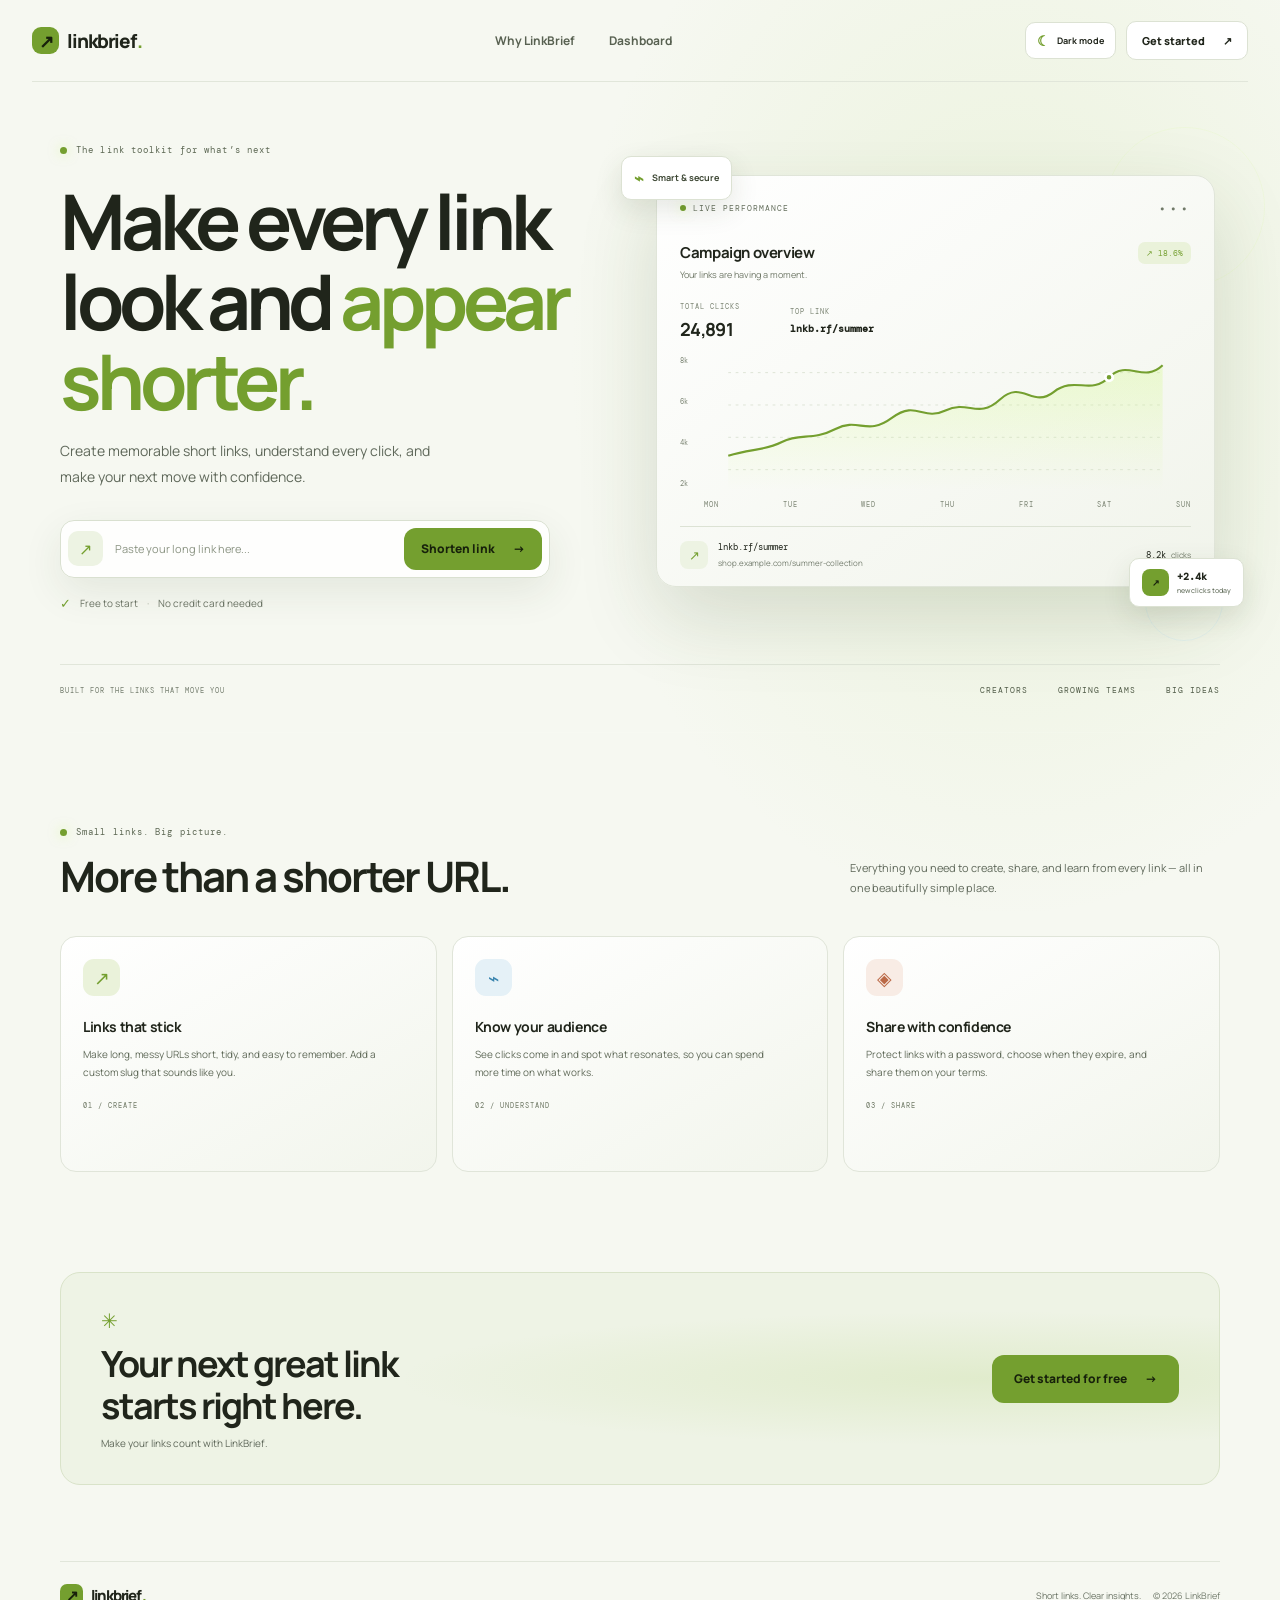
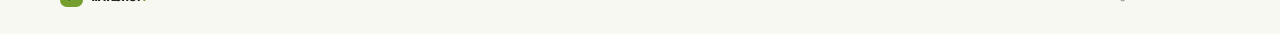
==== commit 40aa03e0: "Add Render Docker deployment setup Co-authored-by: Copilot <223556219+Copilot@users.noreply.github.c" ====
--- a/web/index.html
+++ b/web/index.html
@@ -37,7 +37,7 @@
     <section class="hero section-shell">
       <div class="hero-copy">
         <div class="eyebrow"><span class="eyebrow-dot"></span> The link toolkit for what’s next</div>
-        <h1>Make every link<br>work <span class="headline-highlight">harder.</span></h1>
+        <h1>Make every link<br>look and <span class="headline-highlight">appear shorter.</span></h1>
         <p class="hero-description">Create memorable short links, understand every click, and make your next move with confidence.</p>
         <form class="hero-form" id="heroForm">
           <span class="url-icon" aria-hidden="true">↗</span>
@@ -148,8 +148,7 @@
         copyButton.textContent = 'Copy link';
         copyButton.addEventListener('click', async () => {
           try {
-            await navigator.clipboard.writeText(shortUrl);
-            toast('Short link copied');
+            await copyText(shortUrl);
           } catch (error) {
             toast('Could not copy the link', 'error');
           }
--- a/web/style.css
+++ b/web/style.css
@@ -14,15 +14,39 @@
   --mono: "DM Mono", Consolas, monospace;
 }
 
-* { box-sizing: border-box; }
-html { scroll-behavior: smooth; }
-body { margin: 0; background: var(--page); color: var(--text); font-family: var(--font); -webkit-font-smoothing: antialiased; }
-button, input { font: inherit; }
-button, a, input { -webkit-tap-highlight-color: transparent; }
-a { color: inherit; text-decoration: none; }
-button { color: inherit; }
-button:focus-visible, a:focus-visible, input:focus-visible { outline: 2px solid var(--lime); outline-offset: 3px; }
-input::placeholder { color: #6e7569; opacity: 1; }
+* {
+  box-sizing: border-box;
+ }
+html {
+  scroll-behavior: smooth;
+ }
+body {
+  margin: 0;
+  background: var(--page);
+  color: var(--text);
+  font-family: var(--font);
+  -webkit-font-smoothing: antialiased;
+}
+button, input {
+  font: inherit;
+}
+button, a, input {
+   -webkit-tap-highlight-color: transparent;
+   }
+a {
+  color: inherit;
+  text-decoration: none;
+}
+button {
+  color: inherit;
+}
+button:focus-visible, a:focus-visible, input:focus-visible {
+  outline: 2px solid var(--lime);
+  outline-offset: 3px;
+}
+input::placeholder { color: #6e7569;
+  opacity: 1;
+}
 .site-body, .auth-body, .dashboard-body { min-height: 100vh; }
 .section-shell { width: min(1160px, calc(100% - 64px)); margin-inline: auto; }
 .visually-hidden { position: absolute; width: 1px; height: 1px; padding: 0; margin: -1px; overflow: hidden; clip: rect(0, 0, 0, 0); white-space: nowrap; border: 0; }
